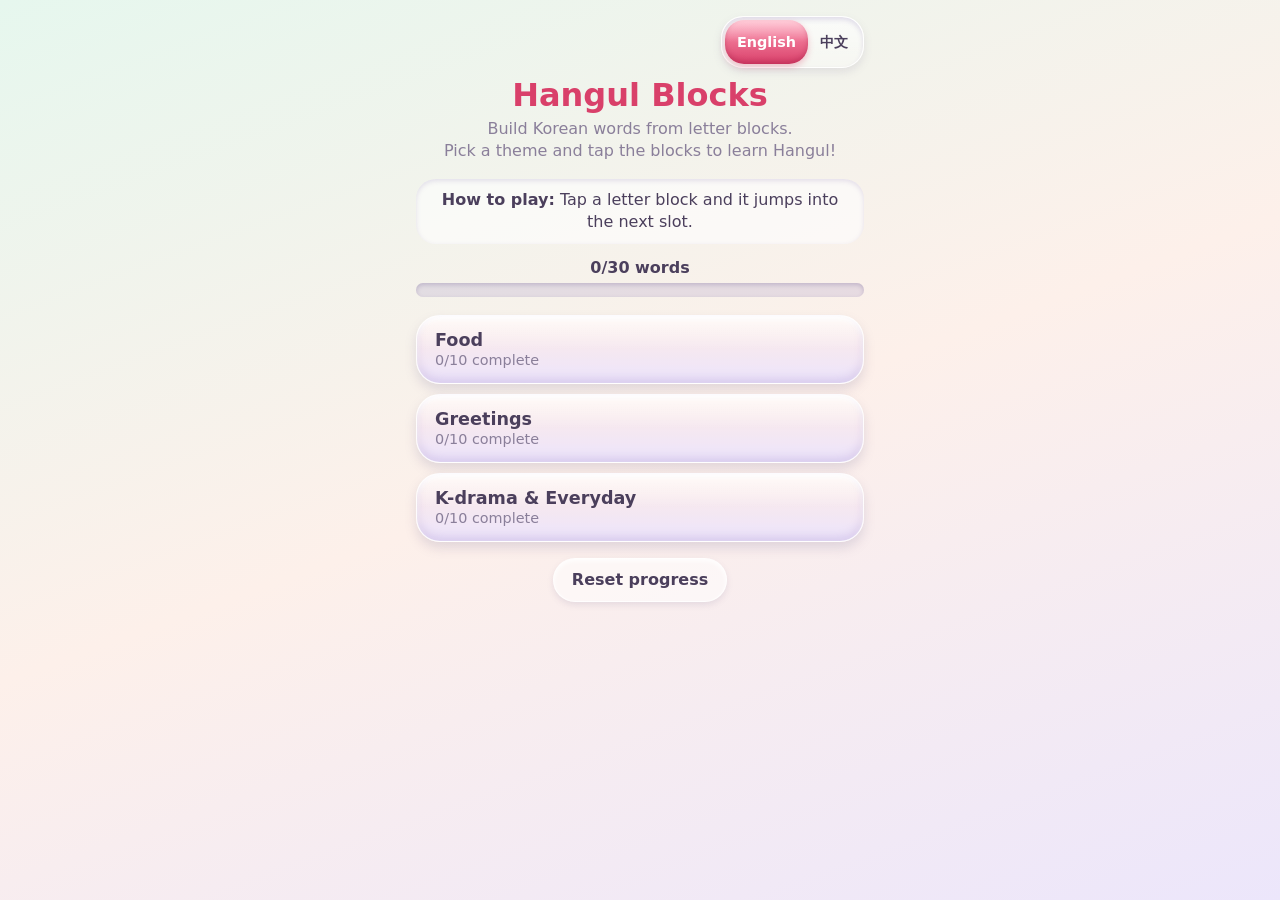
==== jelly/index.html @ 760e7345 "Add jelly-styled variant under /jelly without changing the original Co-Authored-By: Claude Sonnet 5." ====
<!DOCTYPE html>
<html lang="en">
<head>
<meta charset="utf-8">
<meta name="robots" content="noindex,nofollow">
<meta name="viewport" content="width=device-width, initial-scale=1, viewport-fit=cover">
<meta name="theme-color" content="#e9f6ef">
<title>Hangul Blocks</title>
<link rel="stylesheet" href="css/style.css">
</head>
<body>
<main id="app" aria-live="polite"></main>
<script src="js/hangul.js"></script>
<script src="js/words.js"></script>
<script src="js/i18n.js"></script>
<script src="js/puzzle.js"></script>
<script src="js/fx.js"></script>
<script src="js/game.js"></script>
</body>
</html>
---- jelly/css/style.css ----
:root{--bg:#eef8f2;--ink:#4b3f5c;--muted:#8a7f9a;--accent:#ff6f91;--accent-d:#d9406a;--ok:#3fae7a;--bad:#e0566b;
--cons:#ffb3a7;--cons-d:#f08c7f;--vow:#a9c8ff;--vow-d:#7fa6ee;--glass:#fff;--mint:#b8ecd2;--lav:#d9ccff}
*{box-sizing:border-box;-webkit-tap-highlight-color:transparent}
html,body{margin:0;color:var(--ink);font-family:"Apple SD Gothic Neo","Noto Sans KR","Malgun Gothic",system-ui,-apple-system,"Segoe UI",Roboto,sans-serif;overflow-x:hidden;
background:#f4f0fb}
body{background:linear-gradient(160deg,#e6f7ee 0%,#fdf0ea 50%,#ece6fb 100%) fixed;min-height:100vh}
#app{max-width:480px;margin:0 auto;padding:16px 16px calc(24px + env(safe-area-inset-bottom));min-height:100vh}
h1{font-size:2rem;margin:8px 0 4px;text-align:center;color:var(--accent-d)}
h2{font-size:1.25rem;margin:0}
.sub{text-align:center;color:var(--muted);margin:0 0 16px;line-height:1.4}
button{font:inherit;color:inherit;cursor:pointer;transition:transform .3s cubic-bezier(.34,1.8,.5,1)}
/* jelly material: translucent body, top gloss, inner shade, soft outer shadow */
.btn,.card,.syl,.lang,.tile,.slot.filled,.tray{position:relative}
.btn{min-height:44px;padding:8px 18px;border:1.5px solid rgba(255,255,255,.8);border-radius:22px;font-weight:700;
background:linear-gradient(180deg,rgba(255,255,255,.75) 0%,rgba(255,255,255,0) 45%),linear-gradient(180deg,#c9f1dc,#97dfbb);
box-shadow:inset 0 -5px 8px rgba(40,140,100,.25),inset 0 3px 5px rgba(255,255,255,.9),0 6px 12px rgba(80,120,110,.25)}
.btn:active{transform:scale(1.06,.9)}
.btn.primary{background:linear-gradient(180deg,rgba(255,255,255,.6) 0%,rgba(255,255,255,0) 45%),linear-gradient(180deg,#ff8fab,var(--accent-d));color:#fff;text-shadow:0 1px 2px rgba(150,20,60,.5);
box-shadow:inset 0 -6px 10px rgba(150,20,60,.35),inset 0 3px 5px rgba(255,255,255,.7),0 7px 14px rgba(217,64,106,.35)}
.btn.ghost{background:rgba(255,255,255,.5);box-shadow:inset 0 2px 4px rgba(255,255,255,.9),0 3px 6px rgba(120,110,150,.15)}
.btn:disabled{opacity:.55}
.card{display:block;width:100%;text-align:left;border:1.5px solid rgba(255,255,255,.85);border-radius:24px;padding:14px 18px;margin:10px 0;min-height:56px;
background:linear-gradient(180deg,rgba(255,255,255,.85) 0%,rgba(255,255,255,.25) 50%),linear-gradient(180deg,#fde4dc,#e6dcfb);
box-shadow:inset 0 -5px 9px rgba(150,120,190,.22),inset 0 3px 5px #fff,0 6px 12px rgba(120,110,150,.2)}
.card:active{transform:scale(1.03,.93)}
.card b{display:block;font-size:1.1rem}
.card span{color:var(--muted);font-size:.9rem}
.bar{height:14px;border-radius:9px;background:rgba(150,130,190,.2);overflow:hidden;margin:6px 0 18px;box-shadow:inset 0 2px 4px rgba(90,70,130,.25)}
.bar i{display:block;height:100%;border-radius:9px;background:linear-gradient(180deg,#9df0c4,var(--ok))}
.progress-label{text-align:center;font-weight:600}
.topbar{display:flex;align-items:center;justify-content:space-between;gap:8px;margin-bottom:8px}
.wordlist{display:grid;grid-template-columns:1fr 1fr;gap:10px;margin-top:12px}
.wordlist .card{margin:0;text-align:center;padding:10px}
.wordlist .emo{font-size:2rem;display:block}
.wordlist .done{background:linear-gradient(180deg,rgba(255,255,255,.85) 0%,rgba(255,255,255,.2) 50%),linear-gradient(180deg,#d3f5e2,#9fe3c1)}
.pic{font-size:5rem;line-height:1.1;text-align:center;margin-top:4px}
.meaning{text-align:center;font-size:1.4rem;font-weight:700;margin:4px 0 8px}
.hintline{min-height:1.6em;text-align:center;color:var(--accent-d);font-weight:600;font-size:1.1rem}
.syllables{display:flex;flex-wrap:wrap;justify-content:center;gap:12px 14px;margin:10px 0}
.syl{width:112px;padding:8px;border-radius:24px;text-align:center;border:1.5px solid rgba(255,255,255,.85);
background:linear-gradient(180deg,rgba(255,255,255,.8),rgba(255,255,255,.3));
box-shadow:inset 0 -4px 8px rgba(150,120,190,.18),inset 0 3px 4px #fff,0 6px 12px rgba(120,110,150,.2)}
.syl.ok{box-shadow:inset 0 -4px 8px rgba(63,174,122,.35),inset 0 3px 4px #fff,0 6px 12px rgba(63,174,122,.3)}
.syl.wrong{box-shadow:inset 0 -4px 8px rgba(224,86,107,.35),inset 0 3px 4px #fff,0 6px 12px rgba(224,86,107,.3)}
.syl.shake{animation:shake .4s cubic-bezier(.36,1.6,.5,1)}
.result{height:2rem;font-size:1.5rem;font-weight:700;line-height:2rem}
.grid{display:grid;gap:6px;grid-template-columns:1fr 1fr}
.grid.h,.grid.c{grid-template-columns:1fr}
.grid.h .jong,.grid.c .jong{grid-column:auto}
.grid .jong{grid-column:1/-1}
/* empty slot: concave jelly mould */
.slot{min-height:46px;min-width:46px;border:0;border-radius:18px;font-size:1.6rem;font-weight:800;display:flex;align-items:center;justify-content:center;padding:0;
background:linear-gradient(180deg,rgba(120,100,170,.18),rgba(255,255,255,.35));
box-shadow:inset 0 4px 8px rgba(90,70,140,.35),inset 0 -2px 3px rgba(255,255,255,.9)}
.slot small{font-size:.7rem;color:var(--muted);font-weight:600}
.tile,.slot.filled{border:1.5px solid rgba(255,255,255,.85);color:#4a2f3a;
background:radial-gradient(ellipse 70% 32% at 50% 18%,rgba(255,255,255,.9),rgba(255,255,255,0) 100%),linear-gradient(180deg,var(--cons),var(--cons-d));
box-shadow:inset 0 -6px 9px rgba(170,70,60,.3),inset 0 3px 5px rgba(255,255,255,.7),0 6px 10px rgba(150,90,100,.3)}
.tile.v,.slot.filled.v{color:#2c3a63;background:radial-gradient(ellipse 70% 32% at 50% 18%,rgba(255,255,255,.9),rgba(255,255,255,0) 100%),linear-gradient(180deg,var(--vow),var(--vow-d));
box-shadow:inset 0 -6px 9px rgba(50,80,170,.3),inset 0 3px 5px rgba(255,255,255,.7),0 6px 10px rgba(80,100,170,.3)}
.slot.pop{animation:jiggle .5s cubic-bezier(.3,1.5,.5,1)}
.tray{display:flex;flex-wrap:wrap;justify-content:center;gap:10px;margin:14px 0;min-height:56px;padding:12px;border-radius:26px;
background:linear-gradient(180deg,rgba(255,255,255,.65),rgba(255,255,255,.3));border:1.5px solid rgba(255,255,255,.9);
box-shadow:inset 0 3px 6px rgba(255,255,255,.9),inset 0 -4px 8px rgba(150,120,190,.15),0 -2px 14px rgba(120,110,150,.15)}
.tile{width:50px;height:50px;border-radius:18px;font-size:1.6rem;font-weight:800;touch-action:manipulation;user-select:none;-webkit-user-select:none;display:flex;align-items:center;justify-content:center;padding:0;animation:bounce-in .35s cubic-bezier(.3,1.6,.5,1) backwards}
.tile:active{animation:squash .3s cubic-bezier(.3,1.6,.5,1) forwards}
.msg{min-height:1.5em;text-align:center;color:var(--bad);font-weight:600}
.actions{display:flex;gap:10px;justify-content:center;flex-wrap:wrap}
@keyframes shake{15%{transform:translateX(-8px) scale(1.04,.96)}35%{transform:translateX(7px) scale(.97,1.03)}55%{transform:translateX(-5px)}75%{transform:translateX(3px)}}
@keyframes jiggle{0%{transform:scale(1.25,.7);opacity:.6}30%{transform:scale(.85,1.2);opacity:1}55%{transform:scale(1.1,.92)}78%{transform:scale(.97,1.03)}100%{transform:scale(1)}}
@keyframes squash{0%{transform:scale(1)}30%{transform:scale(1.12,.78)}65%{transform:scale(.92,1.15)}100%{transform:scale(1)}}
@keyframes bounce-in{0%{transform:scale(.7);opacity:0}100%{transform:scale(1);opacity:1}}

#app.puzzle{height:100vh;height:100dvh;min-height:0;display:flex;flex-direction:column;padding:0}
.ptop{flex:1 1 auto;min-height:0;overflow-y:auto;padding:12px 16px 8px}
.pdock{flex:none;padding:0 16px calc(10px + env(safe-area-inset-bottom))}
.pdock .tray{margin:0}
.howto{margin:0 0 4px;text-align:center;color:var(--muted);font-size:.85rem;line-height:1.3}
.puzzle .pic{font-size:4rem}
.puzzle .meaning{font-size:1.2rem;margin:2px 0 4px}
.puzzle .msg{min-height:1.2em}
.puzzle.many .syllables{gap:8px 8px;margin:6px 0}
.puzzle.many .syl{width:92px;padding:5px}
.puzzle.many .slot{min-height:40px;min-width:40px;font-size:1.4rem}
.puzzle.many .result{height:1.7rem;line-height:1.7rem;font-size:1.3rem}
.puzzle.many .pic{font-size:3rem}

.toprow{display:flex;justify-content:flex-end;margin-bottom:4px}
.lang{display:inline-flex;padding:3px;border-radius:22px;flex:none;border:1.5px solid rgba(255,255,255,.85);
background:linear-gradient(180deg,rgba(255,255,255,.7),rgba(255,255,255,.3));box-shadow:inset 0 3px 5px rgba(120,100,170,.2),0 4px 8px rgba(120,110,150,.15)}
.lang button{min-height:44px;min-width:48px;padding:4px 12px;border:0;border-radius:19px;background:transparent;font-weight:700;font-size:.9rem}
.lang button.on{color:#fff;background:linear-gradient(180deg,rgba(255,255,255,.5),rgba(255,255,255,0) 50%),linear-gradient(180deg,#ff9bb4,var(--accent-d));box-shadow:inset 0 -3px 5px rgba(150,20,60,.3),0 3px 6px rgba(217,64,106,.3)}
.howto-home{text-align:center;margin:0 0 14px;padding:10px 12px;background:rgba(255,255,255,.6);border-radius:20px;line-height:1.4;box-shadow:inset 0 2px 5px rgba(120,100,170,.18)}
.theme-title{text-align:center;margin:6px 0}
.wordno{text-align:center;color:var(--muted);font-size:.85rem;font-weight:600}
.topbar .btn{padding:8px 12px}
.celebrate{position:fixed;inset:0;z-index:50;background:linear-gradient(160deg,#dff5ea 0%,#fff0e8 50%,#e8e0fb 100%);display:flex;flex-direction:column;padding:12px 16px calc(16px + env(safe-area-inset-bottom));animation:fadein .2s}
.cel-body{flex:1;display:flex;flex-direction:column;align-items:center;justify-content:center;text-align:center;gap:6px}
.celebrate .big{font-size:4rem;line-height:1.1;font-weight:900;letter-spacing:.02em;padding:0 .1em;
color:#ff7aa0;background:linear-gradient(180deg,#ffd1de 0%,#ff7aa0 45%,#e0457a 100%);-webkit-background-clip:text;background-clip:text;-webkit-text-fill-color:transparent;
filter:drop-shadow(0 1px 0 #fff) drop-shadow(0 3px 0 #b8325f) drop-shadow(0 7px 0 #9a2650) drop-shadow(0 12px 8px rgba(120,30,70,.35));
animation:bigpop .8s cubic-bezier(.2,1.7,.4,1)}
.celebrate .ko{font-size:2.6rem;font-weight:800;margin-top:10px}
.celebrate .rom{font-size:1.2rem;color:var(--ok);font-weight:700}
.celebrate .cel-meaning{color:var(--muted);font-weight:600;margin-bottom:10px}
.celebrate .actions .btn{min-width:130px}
.celebrate #next{visibility:hidden}
.celebrate #next.ready{visibility:visible;animation:bounce-in .4s cubic-bezier(.3,1.7,.5,1)}
.fx-canvas{position:fixed;inset:0;z-index:60;pointer-events:none}
@keyframes bigpop{0%{transform:scale(.3);opacity:0}40%{transform:scale(1.25,.85);opacity:1}60%{transform:scale(.9,1.12)}80%{transform:scale(1.05,.97)}100%{transform:scale(1)}}
@keyframes fadein{from{opacity:0}to{opacity:1}}
.celebrate.still,.celebrate.still *{animation:none!important}
@media (prefers-reduced-motion:reduce){
 *,*::before,*::after{animation:none!important;transition:none!important}
 .btn:active,.card:active{transform:none}
 .celebrate{animation:fadein .2s!important}
}
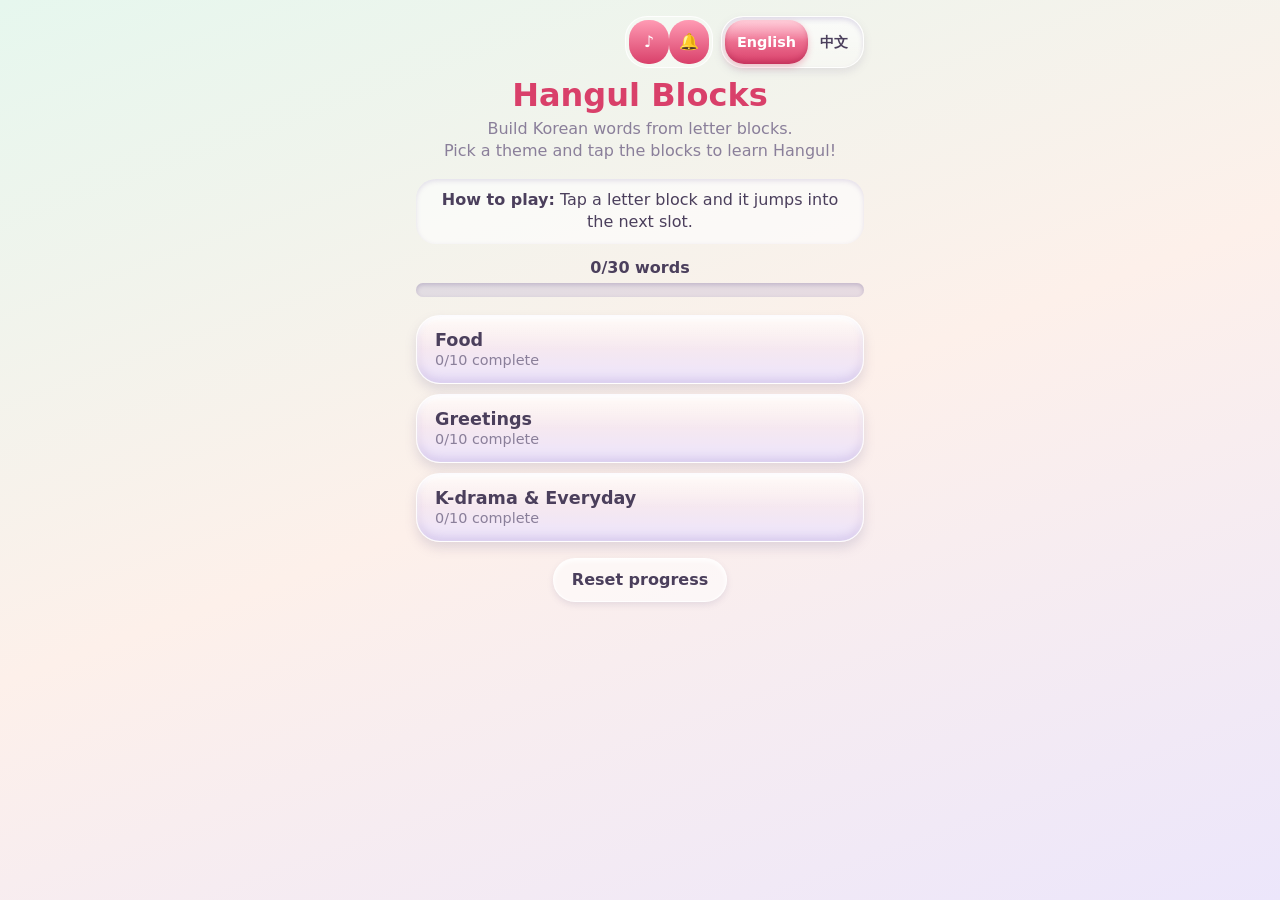
==== commit f08eb21d: "Add synthesized pop, whoosh, and looping BGM with a sound toggle Co-Authored-By: Claude Sonnet 5.5 <" ====
--- a/jelly/index.html
+++ b/jelly/index.html
@@ -14,6 +14,7 @@
 <script src="js/words.js"></script>
 <script src="js/i18n.js"></script>
 <script src="js/puzzle.js"></script>
+<script src="js/audio.js"></script>
 <script src="js/fx.js"></script>
 <script src="js/game.js"></script>
 </body>
--- a/jelly/css/style.css
+++ b/jelly/css/style.css
@@ -62,8 +62,10 @@
 .tray{display:flex;flex-wrap:wrap;justify-content:center;gap:10px;margin:14px 0;min-height:56px;padding:12px;border-radius:26px;
 background:linear-gradient(180deg,rgba(255,255,255,.65),rgba(255,255,255,.3));border:1.5px solid rgba(255,255,255,.9);
 box-shadow:inset 0 3px 6px rgba(255,255,255,.9),inset 0 -4px 8px rgba(150,120,190,.15),0 -2px 14px rgba(120,110,150,.15)}
-.tile{width:50px;height:50px;border-radius:18px;font-size:1.6rem;font-weight:800;touch-action:manipulation;user-select:none;-webkit-user-select:none;display:flex;align-items:center;justify-content:center;padding:0;animation:bounce-in .35s cubic-bezier(.3,1.6,.5,1) backwards}
+.tile{width:50px;height:50px;border-radius:18px;font-size:1.6rem;font-weight:800;touch-action:manipulation;user-select:none;-webkit-user-select:none;display:flex;align-items:center;justify-content:center;padding:0}
+.tray.enter .tile:not(.used):not(:active){animation:bounce-in .35s cubic-bezier(.3,1.6,.5,1) backwards}
 .tile:active{animation:squash .3s cubic-bezier(.3,1.6,.5,1) forwards}
+.tile.used{background:rgba(255,255,255,.25);border:2px dashed rgba(255,255,255,.8);box-shadow:none;opacity:.5;pointer-events:none;animation:none;transform:none}
 .msg{min-height:1.5em;text-align:center;color:var(--bad);font-weight:600}
 .actions{display:flex;gap:10px;justify-content:center;flex-wrap:wrap}
 @keyframes shake{15%{transform:translateX(-8px) scale(1.04,.96)}35%{transform:translateX(7px) scale(.97,1.03)}55%{transform:translateX(-5px)}75%{transform:translateX(3px)}}
@@ -115,3 +117,10 @@
  .btn:active,.card:active{transform:none}
  .celebrate{animation:fadein .2s!important}
 }
+/* sound toggles (music / effects) */
+.toprow{gap:8px;align-items:center}
+.snd{display:inline-flex;padding:3px;border-radius:22px;flex:none;border:1.5px solid rgba(255,255,255,.85);background:rgba(255,255,255,.35)}
+.snd button{min-height:44px;min-width:40px;padding:2px 6px;border:0;border-radius:19px;background:transparent;font-size:1rem;line-height:1}
+.snd button.on{background:linear-gradient(180deg,#ff9bb4,var(--accent-d));color:#fff}
+.snd button.off{opacity:.55;text-decoration:line-through}
+@media (max-width:400px){.topbar{gap:4px}.topbar .btn{padding:8px 8px}.lang button{min-width:40px;padding:4px 6px}.snd button{min-width:34px}}
